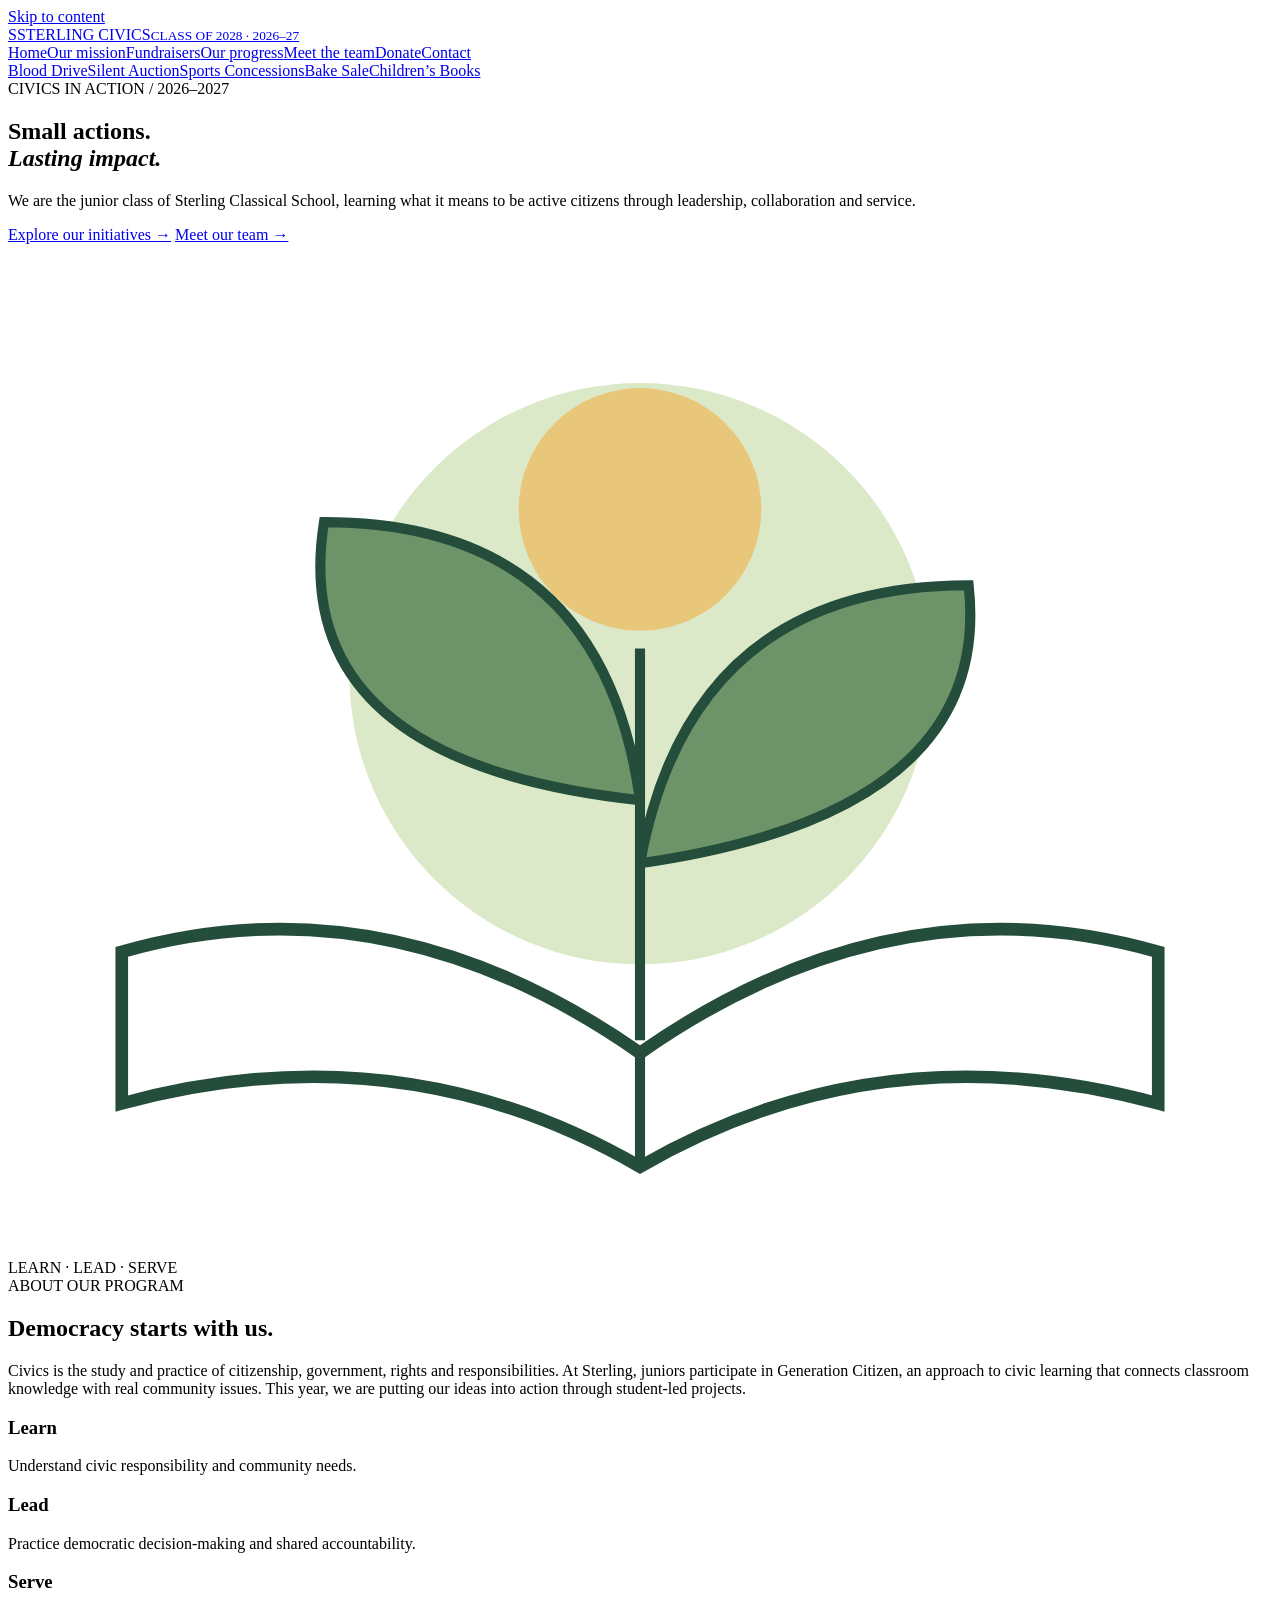
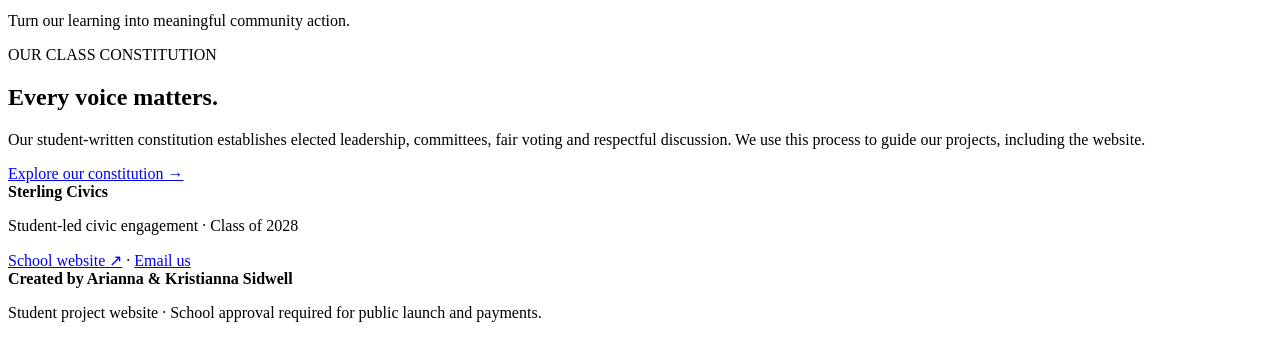
==== index.html @ 5e8abeed "Add files via upload" ====
<!doctype html><html lang="en"><head><meta charset="utf-8"><meta name="viewport" content="width=device-width,initial-scale=1"><meta name="description" content="Student-led civic engagement at Sterling Classical School, Class of 2028."><title>Home | Sterling Civics</title><link rel="stylesheet" href="assets/style.css"></head><body><a class="skip" href="#main">Skip to content</a><header><div class="top"><a class="brand" href="index.html"><span class="seal">S</span><span>STERLING CIVICS<small>CLASS OF 2028 · 2026–27</small></span></a><nav aria-label="Main navigation"><a href="index.html" aria-current="page">Home</a><a href="mission.html">Our mission</a><a href="fundraisers.html">Fundraisers</a><a href="progress.html">Our progress</a><a href="team.html">Meet the team</a><a href="donate.html">Donate</a><a href="contact.html">Contact</a></nav></div><nav class="sub" aria-label="Initiatives"><a href="projects/blood-drive.html">Blood Drive</a><a href="projects/silent-auction.html">Silent Auction</a><a href="projects/concessions.html">Sports Concessions</a><a href="projects/bake-sale.html">Bake Sale</a><a href="projects/childrens-books.html">Children’s Books</a></nav></header><main id="main"><section class="hero"><div><span class="eyebrow">CIVICS IN ACTION / 2026–2027</span><h1>Small actions.<br><em>Lasting impact.</em></h1><p>We are the junior class of Sterling Classical School, learning what it means to be active citizens through leadership, collaboration and service.</p><a class="button" href="fundraisers.html">Explore our initiatives →</a> <a class="plain" href="team.html">Meet our team →</a></div><div class="heroart" role="img" aria-label="Illustration of an open book, rising sun and growing leaves"><svg viewBox="0 0 500 400" xmlns="http://www.w3.org/2000/svg"><circle cx="250" cy="170" r="115" fill="#dce9c8"/><circle cx="250" cy="105" r="48" fill="#e9c77a"/><path d="M250 315V160 M250 220Q110 205 125 110Q235 110 250 220 M250 245Q390 225 380 135Q270 135 250 245" fill="#6d9468" stroke="#244d3b" stroke-width="4"/><path d="M250 320Q150 250 45 280V340Q155 310 250 365Q345 310 455 340V280Q350 250 250 320Z" fill="#fff" stroke="#244d3b" stroke-width="5"/><path d="M250 320V365" stroke="#244d3b" stroke-width="4"/></svg><span>LEARN · LEAD · SERVE</span></div></section><section class="section"><span class="eyebrow">ABOUT OUR PROGRAM</span><h2>Democracy starts with us.</h2><p>Civics is the study and practice of citizenship, government, rights and responsibilities. At Sterling, juniors participate in Generation Citizen, an approach to civic learning that connects classroom knowledge with real community issues. This year, we are putting our ideas into action through student-led projects.</p><div class="grid"><article class="card"><h3>Learn</h3><p>Understand civic responsibility and community needs.</p></article><article class="card"><h3>Lead</h3><p>Practice democratic decision-making and shared accountability.</p></article><article class="card"><h3>Serve</h3><p>Turn our learning into meaningful community action.</p></article></div></section><section class="section tint"><span class="eyebrow">OUR CLASS CONSTITUTION</span><h2>Every voice matters.</h2><p>Our student-written constitution establishes elected leadership, committees, fair voting and respectful discussion. We use this process to guide our projects, including the website.</p><a class="button" href="constitution.html">Explore our constitution →</a></section></main><footer><div><strong>Sterling Civics</strong><p>Student-led civic engagement · Class of 2028</p><a href="https://www.sterlingclassicalschool.com/">School website ↗</a> · <a href="mailto:sterlingcivics27@gmail.com">Email us</a></div><div><strong>Created by Arianna &amp; Kristianna Sidwell</strong><p>Student project website · School approval required for public launch and payments.</p></div></footer></body></html>
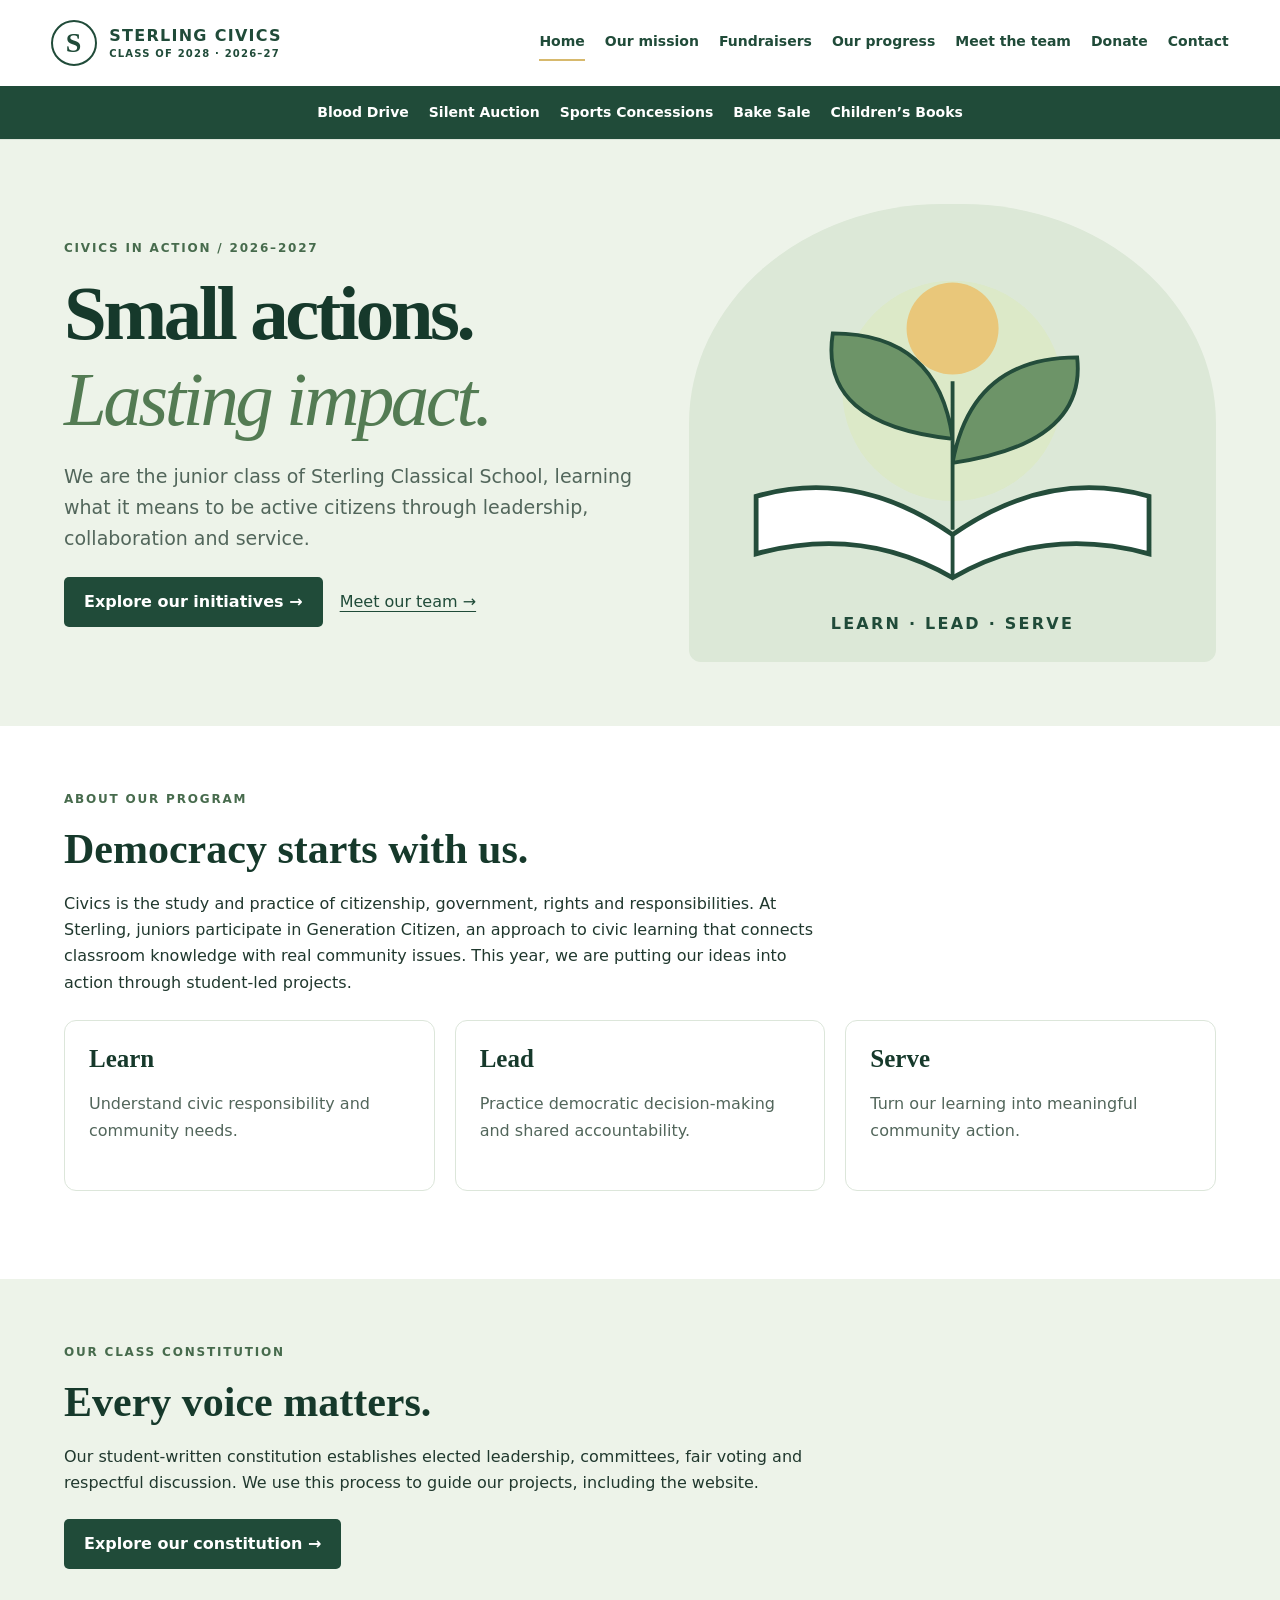
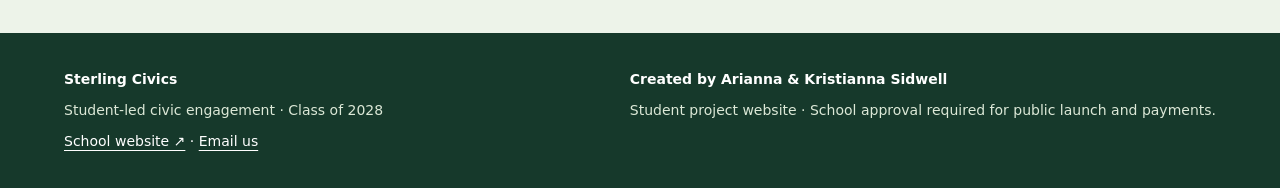
==== commit 2f2bf2a2: "Add files via upload" ====
--- a/index.html
+++ b/index.html
@@ -1 +1,4 @@
-<!doctype html><html lang="en"><head><meta charset="utf-8"><meta name="viewport" content="width=device-width,initial-scale=1"><meta name="description" content="Student-led civic engagement at Sterling Classical School, Class of 2028."><title>Home | Sterling Civics</title><link rel="stylesheet" href="assets/style.css"></head><body><a class="skip" href="#main">Skip to content</a><header><div class="top"><a class="brand" href="index.html"><span class="seal">S</span><span>STERLING CIVICS<small>CLASS OF 2028 · 2026–27</small></span></a><nav aria-label="Main navigation"><a href="index.html" aria-current="page">Home</a><a href="mission.html">Our mission</a><a href="fundraisers.html">Fundraisers</a><a href="progress.html">Our progress</a><a href="team.html">Meet the team</a><a href="donate.html">Donate</a><a href="contact.html">Contact</a></nav></div><nav class="sub" aria-label="Initiatives"><a href="projects/blood-drive.html">Blood Drive</a><a href="projects/silent-auction.html">Silent Auction</a><a href="projects/concessions.html">Sports Concessions</a><a href="projects/bake-sale.html">Bake Sale</a><a href="projects/childrens-books.html">Children’s Books</a></nav></header><main id="main"><section class="hero"><div><span class="eyebrow">CIVICS IN ACTION / 2026–2027</span><h1>Small actions.<br><em>Lasting impact.</em></h1><p>We are the junior class of Sterling Classical School, learning what it means to be active citizens through leadership, collaboration and service.</p><a class="button" href="fundraisers.html">Explore our initiatives →</a> <a class="plain" href="team.html">Meet our team →</a></div><div class="heroart" role="img" aria-label="Illustration of an open book, rising sun and growing leaves"><svg viewBox="0 0 500 400" xmlns="http://www.w3.org/2000/svg"><circle cx="250" cy="170" r="115" fill="#dce9c8"/><circle cx="250" cy="105" r="48" fill="#e9c77a"/><path d="M250 315V160 M250 220Q110 205 125 110Q235 110 250 220 M250 245Q390 225 380 135Q270 135 250 245" fill="#6d9468" stroke="#244d3b" stroke-width="4"/><path d="M250 320Q150 250 45 280V340Q155 310 250 365Q345 310 455 340V280Q350 250 250 320Z" fill="#fff" stroke="#244d3b" stroke-width="5"/><path d="M250 320V365" stroke="#244d3b" stroke-width="4"/></svg><span>LEARN · LEAD · SERVE</span></div></section><section class="section"><span class="eyebrow">ABOUT OUR PROGRAM</span><h2>Democracy starts with us.</h2><p>Civics is the study and practice of citizenship, government, rights and responsibilities. At Sterling, juniors participate in Generation Citizen, an approach to civic learning that connects classroom knowledge with real community issues. This year, we are putting our ideas into action through student-led projects.</p><div class="grid"><article class="card"><h3>Learn</h3><p>Understand civic responsibility and community needs.</p></article><article class="card"><h3>Lead</h3><p>Practice democratic decision-making and shared accountability.</p></article><article class="card"><h3>Serve</h3><p>Turn our learning into meaningful community action.</p></article></div></section><section class="section tint"><span class="eyebrow">OUR CLASS CONSTITUTION</span><h2>Every voice matters.</h2><p>Our student-written constitution establishes elected leadership, committees, fair voting and respectful discussion. We use this process to guide our projects, including the website.</p><a class="button" href="constitution.html">Explore our constitution →</a></section></main><footer><div><strong>Sterling Civics</strong><p>Student-led civic engagement · Class of 2028</p><a href="https://www.sterlingclassicalschool.com/">School website ↗</a> · <a href="mailto:sterlingcivics27@gmail.com">Email us</a></div><div><strong>Created by Arianna &amp; Kristianna Sidwell</strong><p>Student project website · School approval required for public launch and payments.</p></div></footer></body></html>+<!doctype html><html lang="en"><head><meta charset="utf-8"><meta name="viewport" content="width=device-width,initial-scale=1"><meta name="description" content="Student-led civic engagement at Sterling Classical School, Class of 2028."><title>Home | Sterling Civics</title><style>
+:root{--green:#204b39;--dark:#16392b;--light:#edf3e9;--ink:#20382e;--muted:#52665b;--gold:#d7b96d}*{box-sizing:border-box}body{margin:0;font:16px/1.65 system-ui,sans-serif;color:var(--ink);background:#fff}a{color:var(--green);text-underline-offset:4px}a:focus-visible,button:focus-visible{outline:3px solid #b68c32;outline-offset:4px}.skip{position:absolute;left:-999px}.skip:focus{left:10px;top:10px;background:white;z-index:10}header{border-bottom:1px solid #dce6da}.top{max-width:1320px;margin:auto;display:flex;align-items:center;justify-content:space-between;gap:24px;padding:20px 4%;flex-wrap:wrap}.brand{display:flex;align-items:center;gap:12px;text-decoration:none;font-weight:800;letter-spacing:.08em;line-height:1.3}.brand small{display:block;font-size:10px;letter-spacing:.12em}.seal{border:2px solid var(--green);border-radius:50%;width:46px;height:46px;display:grid;place-items:center;font: bold 28px Georgia}.top nav,.sub{display:flex;flex-wrap:wrap;gap:8px 20px}.top nav a,.sub a{text-decoration:none;font-size:14px;font-weight:650;padding:5px 0}.sub{justify-content:center;background:var(--green);padding:10px 4%}.sub a{color:white}nav a[aria-current=page]{border-bottom:2px solid var(--gold)}main{min-height:65vh}.hero,.section,.intro{padding:64px max(5%,calc((100% - 1180px)/2))}.hero{display:grid;grid-template-columns:1.1fr 1fr;gap:45px;align-items:center;background:var(--light);min-height:510px}.eyebrow{display:block;color:#476b4d;font-size:12px;letter-spacing:.15em;text-transform:uppercase;font-weight:800;margin-bottom:12px}h1,h2,h3{font-family:Georgia,serif;line-height:1.12;margin:0 0 18px;color:var(--dark)}h1{font-size:clamp(42px,6vw,80px);letter-spacing:-.045em}h1 em{color:#537b53;font-weight:normal}h2{font-size:clamp(28px,4vw,42px);margin-top:16px}h3{font-size:25px}p{max-width:75ch;margin:0 0 22px}.hero p,.intro p{font-size:19px;color:var(--muted)}.heroart,.projectart{background:#dce8d7;border-radius:48% 48% 12px 12px;text-align:center;padding:24px;color:var(--green);font-weight:800;letter-spacing:.14em}.heroart svg{width:100%;display:block}.button,button{display:inline-block;background:var(--green);color:white;padding:12px 20px;border:0;border-radius:5px;font:inherit;font-weight:700;text-decoration:none}.plain{display:inline-block;margin:12px}.grid{display:grid;grid-template-columns:repeat(auto-fit,minmax(min(100%,240px),1fr));gap:20px;margin:24px 0}.card{border:1px solid #dce6da;border-radius:12px;padding:24px;background:white}.card p{color:var(--muted)}.tint,.intro{background:var(--light)}.intro{padding-top:55px;padding-bottom:45px}.symbol{display:block;font-size:42px;color:var(--green)}.split{display:grid;grid-template-columns:1.2fr 1fr;gap:36px;align-items:center}.projectart{border-radius:12px;min-height:260px;display:grid;place-content:center}.projectart span{font-size:110px;line-height:1}.projectart small{display:block}.portrait{min-height:170px;background:#e4ede1;border-radius:8px;display:flex;flex-direction:column;align-items:center;justify-content:center;color:#4b6c50;font:36px Georgia;margin-bottom:18px;text-align:center}.portrait small{font:12px system-ui;margin-top:12px}.event{display:grid;grid-template-columns:1fr 2fr;gap:16px;border-bottom:1px solid #cbdacb;padding:14px 0}.notice,blockquote{border-left:4px solid #64865f;padding:20px;background:#f1f5ef;margin:20px 0}button:disabled{background:#dce6da;color:#40594a;cursor:not-allowed}footer{background:var(--dark);color:white;padding:35px 5%;display:flex;justify-content:space-between;gap:30px;flex-wrap:wrap;font-size:14px}footer a{color:white}footer p{margin:8px 0;color:#dce8d7}@media(max-width:700px){.hero,.split{grid-template-columns:1fr}.hero,.section,.intro{padding:36px 5%}.top nav,.sub{gap:8px 14px}.event{grid-template-columns:1fr;gap:2px}.heroart{max-width:420px}.top{gap:12px}}
+
+</style></head><body><a class="skip" href="#main">Skip to content</a><header><div class="top"><a class="brand" href="index.html"><span class="seal">S</span><span>STERLING CIVICS<small>CLASS OF 2028 · 2026–27</small></span></a><nav aria-label="Main navigation"><a href="index.html" aria-current="page">Home</a><a href="mission.html">Our mission</a><a href="fundraisers.html">Fundraisers</a><a href="progress.html">Our progress</a><a href="team.html">Meet the team</a><a href="donate.html">Donate</a><a href="contact.html">Contact</a></nav></div><nav class="sub" aria-label="Initiatives"><a href="projects/blood-drive.html">Blood Drive</a><a href="projects/silent-auction.html">Silent Auction</a><a href="projects/concessions.html">Sports Concessions</a><a href="projects/bake-sale.html">Bake Sale</a><a href="projects/childrens-books.html">Children’s Books</a></nav></header><main id="main"><section class="hero"><div><span class="eyebrow">CIVICS IN ACTION / 2026–2027</span><h1>Small actions.<br><em>Lasting impact.</em></h1><p>We are the junior class of Sterling Classical School, learning what it means to be active citizens through leadership, collaboration and service.</p><a class="button" href="fundraisers.html">Explore our initiatives →</a> <a class="plain" href="team.html">Meet our team →</a></div><div class="heroart" role="img" aria-label="Illustration of an open book, rising sun and growing leaves"><svg viewBox="0 0 500 400" xmlns="http://www.w3.org/2000/svg"><circle cx="250" cy="170" r="115" fill="#dce9c8"/><circle cx="250" cy="105" r="48" fill="#e9c77a"/><path d="M250 315V160 M250 220Q110 205 125 110Q235 110 250 220 M250 245Q390 225 380 135Q270 135 250 245" fill="#6d9468" stroke="#244d3b" stroke-width="4"/><path d="M250 320Q150 250 45 280V340Q155 310 250 365Q345 310 455 340V280Q350 250 250 320Z" fill="#fff" stroke="#244d3b" stroke-width="5"/><path d="M250 320V365" stroke="#244d3b" stroke-width="4"/></svg><span>LEARN · LEAD · SERVE</span></div></section><section class="section"><span class="eyebrow">ABOUT OUR PROGRAM</span><h2>Democracy starts with us.</h2><p>Civics is the study and practice of citizenship, government, rights and responsibilities. At Sterling, juniors participate in Generation Citizen, an approach to civic learning that connects classroom knowledge with real community issues. This year, we are putting our ideas into action through student-led projects.</p><div class="grid"><article class="card"><h3>Learn</h3><p>Understand civic responsibility and community needs.</p></article><article class="card"><h3>Lead</h3><p>Practice democratic decision-making and shared accountability.</p></article><article class="card"><h3>Serve</h3><p>Turn our learning into meaningful community action.</p></article></div></section><section class="section tint"><span class="eyebrow">OUR CLASS CONSTITUTION</span><h2>Every voice matters.</h2><p>Our student-written constitution establishes elected leadership, committees, fair voting and respectful discussion. We use this process to guide our projects, including the website.</p><a class="button" href="constitution.html">Explore our constitution →</a></section></main><footer><div><strong>Sterling Civics</strong><p>Student-led civic engagement · Class of 2028</p><a href="https://www.sterlingclassicalschool.com/">School website ↗</a> · <a href="mailto:sterlingcivics27@gmail.com">Email us</a></div><div><strong>Created by Arianna &amp; Kristianna Sidwell</strong><p>Student project website · School approval required for public launch and payments.</p></div></footer></body></html>
